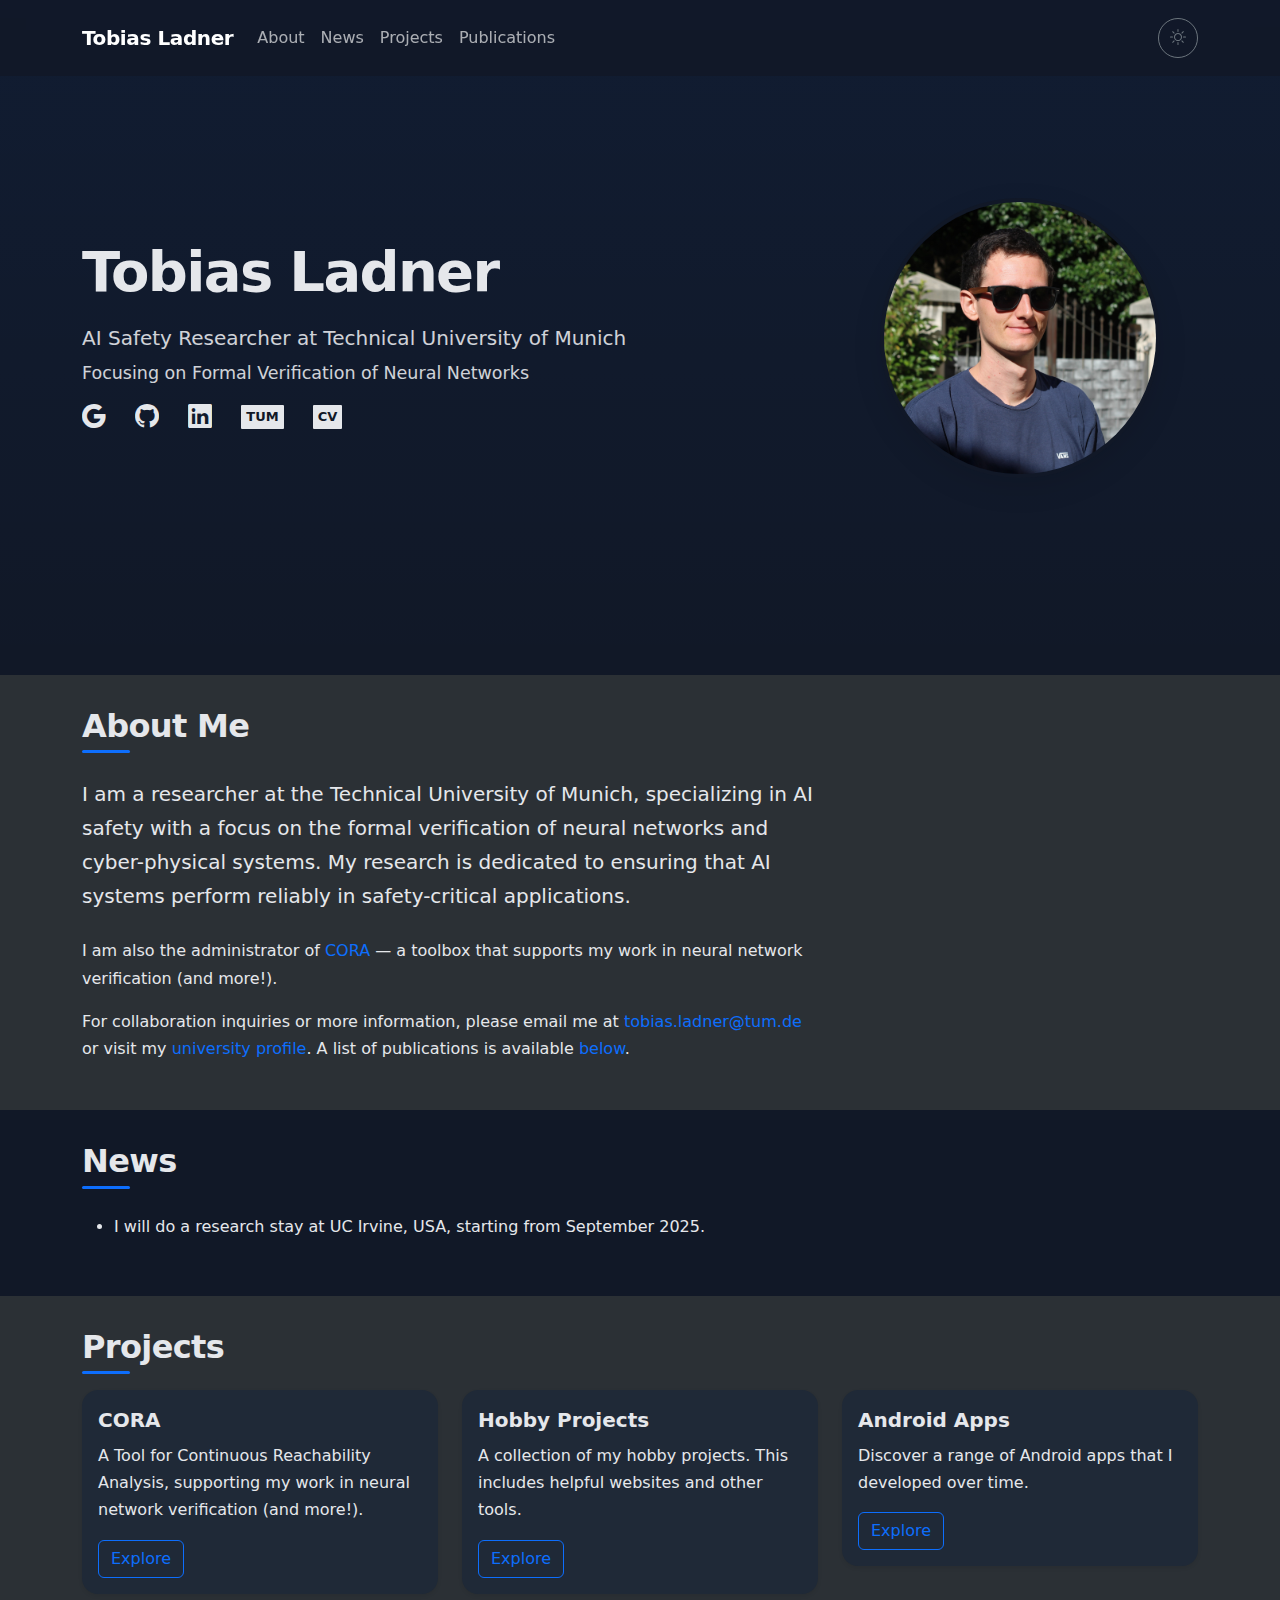
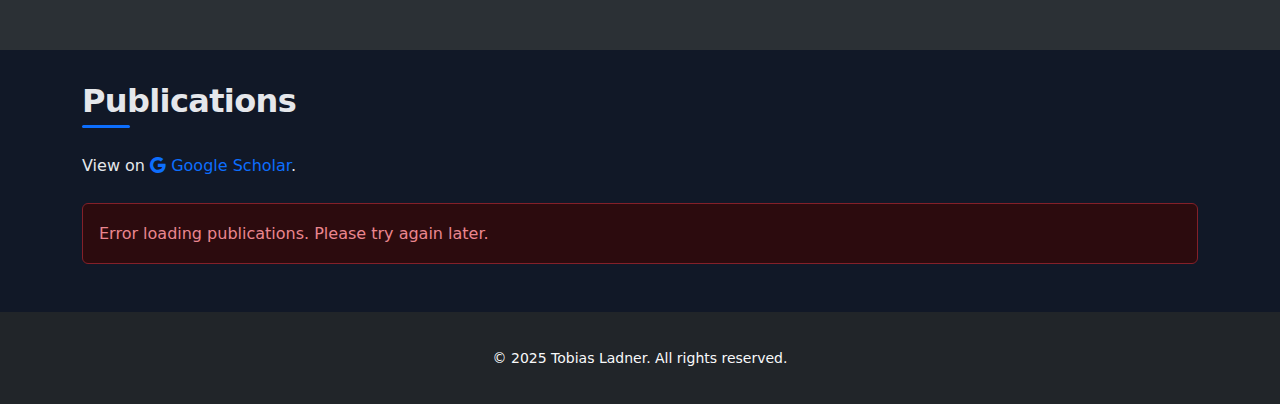
==== index.html @ 95e97424 "init" ====
<!DOCTYPE html>
<html lang="en">
<head>
    <meta charset="UTF-8"/>
    <meta name="viewport" content="width=device-width, initial-scale=1"/>
    <title>Tobias Ladner - AI Safety Researcher</title>
    <link href="https://cdn.jsdelivr.net/npm/bootstrap@5.3.0/dist/css/bootstrap.min.css" rel="stylesheet">
    <link rel="stylesheet" href="https://cdn.jsdelivr.net/npm/bootstrap-icons@1.10.5/font/bootstrap-icons.css">
    <link rel="stylesheet" href="css/general.css">
</head>
<body data-bs-theme="dark">
<!-- Navigation -->
<nav class="navbar navbar-expand-md fixed-top">
    <div class="container">
        <a class="navbar-brand" href="#">Tobias Ladner</a>
        <button class="navbar-toggler" type="button" data-bs-toggle="collapse" data-bs-target="#navbarContent">
            <span class="navbar-toggler-icon"></span>
        </button>
        <div class="collapse navbar-collapse" id="navbarContent">
            <ul class="navbar-nav me-auto mb-2 mb-md-0">
                <li class="nav-item">
                    <a class="nav-link" href="#about">About</a>
                </li>
                <li class="nav-item">
                    <a class="nav-link" href="#news">News</a>
                </li>
                <li class="nav-item">
                    <a class="nav-link" href="#projects">Projects</a>
                </li>
                <li class="nav-item">
                    <a class="nav-link" href="#publications">Publications</a>
                </li>
            </ul>
            <button id="dark-mode-toggle" class="btn btn-outline-secondary">
                <i class="bi bi-moon"></i>
            </button>
        </div>
    </div>
</nav>

<!-- Hero Section -->
<section class="hero-section">
    <div class="container">
        <div class="row align-items-center">
            <!-- Profile Image Column -->
            <div class="col-lg-4 text-center mt-5 mt-lg-0 order-1 order-lg-2">
                <img src="./images/avatar.jpg" alt="Tobias Ladner" class="img-fluid rounded-circle profile-image" style="max-width: 280px;">
            </div>

            <!-- Text Column -->
            <div class="col-lg-8 order-2 order-lg-1">
                <h1>Tobias Ladner</h1>
                <p class="mb-0">AI Safety Researcher at Technical University of Munich</p>
                <p class="mb-2"><small>Focusing on Formal Verification of Neural Networks</small></p>
                <div class="social-links text-align-center">
                    <a href="https://scholar.google.com/citations?user=MJKVO5cAAAAJ&hl=de&oi=sra" target="_blank">
                        <i class="bi bi-google"></i>
                    </a>
                    <a href="https://github.com/toladnertum" target="_blank">
                        <i class="bi bi-github"></i>
                    </a>
                    <a href="https://www.linkedin.com/in/tobias-ladner/" target="_blank">
                        <i class="bi bi-linkedin"></i>
                    </a>
                    <a href="https://www.ce.cit.tum.de/cps/members/tobias-ladner-msc/" target="_blank" class="custom-icon">
                        <span>TUM</span>
                    </a>
                    <a href="./data/CV.pdf" target="_blank" class="custom-icon">
                        <span>CV</span>
                    </a>
                </div>
            </div>
        </div>
    </div>
</section>

<!-- About Section -->
<section id="about" class="bg-body-tertiary">
    <div class="container">
        <h2>About Me</h2>
        <div class="row">
            <div class="col-lg-8">
                <p class="lead mb-4">
                    I am a researcher at the Technical University of Munich, specializing in AI safety with a focus on the formal verification of
                    neural networks and cyber-physical systems. My research is dedicated to ensuring that AI systems perform reliably in
                    safety-critical applications.
                </p>
                <p>
                    I am also the administrator of <a href="https://cora.in.tum.de/" target="_blank" class="link-primary">CORA</a> — a toolbox that
                    supports my work in neural network verification (and more!).
                </p>
                <p>
                    For collaboration inquiries or more information, please email me at
                    <a href="mailto:tobias.ladner@tum.de" class="link-primary">tobias.ladner@tum.de</a>
                    or visit my
                    <a href="https://www.ce.cit.tum.de/cps/members/tobias-ladner-msc/" target="_blank" class="link-primary">university profile</a>.
                    A list of publications is available <a href="#publications" class="link-primary">below</a>.
                </p>
            </div>
        </div>
    </div>
</section>


<!-- News Section -->
<section id="news">
    <div class="container">
        <h2>News</h2>
        <div class="row">
            <div class="col-lg-8">
                <ul class="mb-4">
                    <li>I will do a research stay at UC Irvine, USA, starting from September 2025.</li>
                </ul>
            </div>
        </div>
    </div>
</section>

<!-- Projects Section -->
<section id="projects" class="bg-body-tertiary">
    <div class="container">
        <h2 class="mb-4">Projects</h2>
        <div class="row">
            <!-- CORA Project Card -->
            <div class="col-md-4 mb-4">
                <div class="card shadow-sm">
                    <div class="card-body">
                        <h5 class="card-title">CORA</h5>
                        <p class="card-text">A Tool for Continuous Reachability Analysis, supporting my work in neural network verification (and more!).</p>
                        <a href="https://cora.in.tum.de" target="_blank" class="btn btn-outline-primary">Explore</a>
                    </div>
                </div>
            </div>

            <!-- General Projects Card -->
            <div class="col-md-4 mb-4">
                <div class="card shadow-sm">
                    <div class="card-body">
                        <h5 class="card-title">Hobby Projects</h5>
                        <p class="card-text">A collection of my hobby projects. This includes helpful websites and other tools.</p>
                        <a href="/p/projects" class="btn btn-outline-primary">Explore</a>
                    </div>
                </div>
            </div>

            <!-- Android Apps Card -->
            <div class="col-md-4 mb-4">
                <div class="card shadow-sm">
                    <div class="card-body">
                        <h5 class="card-title">Android Apps</h5>
                        <p class="card-text">Discover a range of Android apps that I developed over time.</p>
                    <a href="/p/apps" class="btn btn-outline-primary">Explore</a>
                    </div>
                </div>
            </div>
        </div>
    </div>
</section>

<!-- Publications Section -->
<section id="publications">
    <div class="container">
        <h2>Publications</h2>
        <p class="mb-4">View on <a href="https://scholar.google.com/citations?user=MJKVO5cAAAAJ&hl=de&oi=sra" target="_blank" class="link-primary"><i
                class="bi bi-google"></i> Google Scholar</a>.</p>
        <div id="publication-container">
            <!-- Dynamic publication items will be inserted here -->
        </div>
    </div>
</section>

<!-- Footer -->
<footer>
    <div class="container text-center">
        <small>© 2025 Tobias Ladner. All rights reserved.</small>
    </div>
</footer>

<!-- Bootstrap JS Bundle with Popper -->
<script src="https://cdn.jsdelivr.net/npm/bootstrap@5.3.0/dist/js/bootstrap.bundle.min.js"></script>

<!-- Publications Script -->
<script src="./js/general.js"></script>
</body>
</html>
---- css/general.css ----
:root {
    --transition-speed: 0.3s;
}

body {
    transition: background-color var(--transition-speed), color var(--transition-speed);
    font-family: 'Inter', -apple-system, system-ui, sans-serif;
    line-height: 1.7;
}

html {
    scroll-padding-top: 70px;
}

/* Improved navbar styling */
.navbar {
    padding: 1rem 0;
    backdrop-filter: blur(10px);
    -webkit-backdrop-filter: blur(10px);
}

.navbar-brand {
    font-weight: 600;
    letter-spacing: -0.02em;
}

/* Hero section improvements */
.hero-section {
    min-height: 75vh;
    display: flex;
    align-items: center;
    padding: 6rem 0;
    background: linear-gradient(rgba(var(--bs-primary-rgb), 0.05), transparent);
}

.hero-section h1 {
    font-size: 3.5rem;
    font-weight: 700;
    letter-spacing: -0.03em;
    margin-bottom: 1rem;
}

.hero-section p {
    font-size: 1.25rem;
    opacity: 0.9;
}

.social-links a {
    display: inline-flex; /* Ensures icons and text align */
    align-items: center; /* Vertically centers text */
    justify-content: center; /* Centers text horizontally */
    font-size: 1.5rem;
    margin-right: 1.5rem;
    transition: color var(--transition-speed);
    color: var(--bs-body-color);
    text-align: center;
    overflow: hidden;
}

.social-links a:hover {
    color: var(--bs-primary);
}


.social-links a.custom-icon {
    font-size: small;
    font-weight: bolder;
    background-color: var(--bs-body-color);
    transition: background-color var(--transition-speed);
    color: var(--bs-body-bg);
    padding: 1px 5px 1px 5px ;
    border-radius: 1px;
    vertical-align: .3em;
}

.social-links a.custom-icon:hover {
    background-color: var(--bs-primary); /* Similar hover effect to Bootstrap icons */
}



/* Profile image enhancement */
.profile-image {
    border: 4px solid var(--bs-body-bg);
    box-shadow: 0 10px 30px rgba(0, 0, 0, 0.1);
    transition: transform var(--transition-speed);
}

/* Section styling */
section {
    padding-top: 2rem;
    padding-bottom: 2rem;
}

section h2 {
    font-weight: 700;
    letter-spacing: -0.02em;
    margin-bottom: 2rem;
    position: relative;
}

section h2::after {
    content: '';
    position: absolute;
    left: 0;
    bottom: -0.5rem;
    width: 3rem;
    height: 3px;
    background-color: var(--bs-primary);
    border-radius: 3px;
}

/* Publication cards */
.card {
    border: none;
    transition: transform var(--transition-speed), box-shadow var(--transition-speed);
    border-radius: 1rem;
}

.card:hover {
    transform: translateY(-3px);
    box-shadow: 0 10px 30px rgba(0, 0, 0, 0.1) !important;
}

.card-title {
    font-weight: 600;
    line-height: 1.4;
}

.btn-sm {
    border-radius: 2rem;
    padding: 0.4rem 1rem;
}

/* Footer enhancement */
footer {
    padding: 2rem 0;
    background: var(--bs-dark);
    color: var(--bs-light);
}

/* Dark mode specific styles */
[data-bs-theme="dark"] {
    --bs-body-bg: #111827;
    --bs-body-color: #e5e7eb;
}

[data-bs-theme="dark"] .card {
    background-color: #1f2937;
}

[data-bs-theme="dark"] .navbar {
    background-color: rgba(17, 24, 39, 0.8);
}

/* Animation for theme toggle */
#dark-mode-toggle {
    border-radius: 50%;
    width: 2.5rem;
    height: 2.5rem;
    padding: 0;
    display: flex;
    align-items: center;
    justify-content: center;
    transition: transform var(--transition-speed);
}

#dark-mode-toggle:hover {
    transform: rotate(45deg);
}

a {
    text-decoration: none;
}

img {
    width: 100%;
}
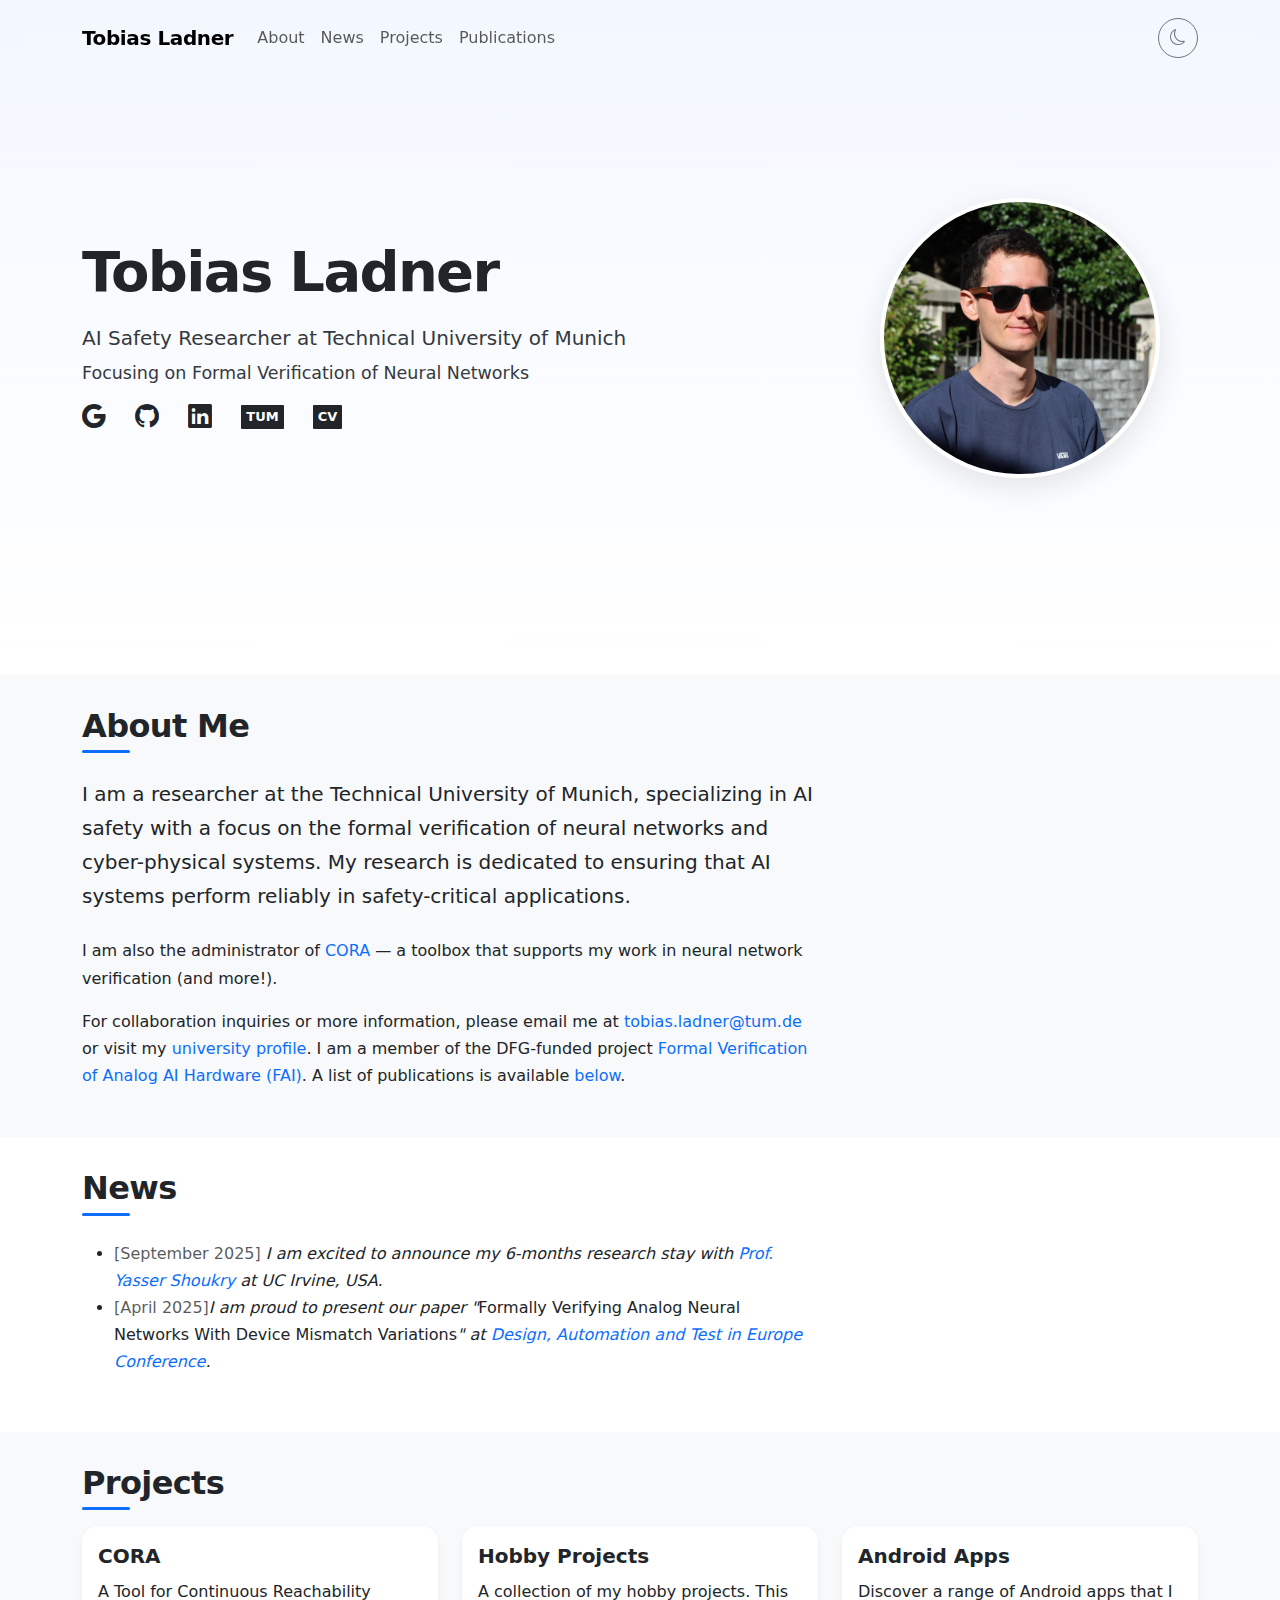
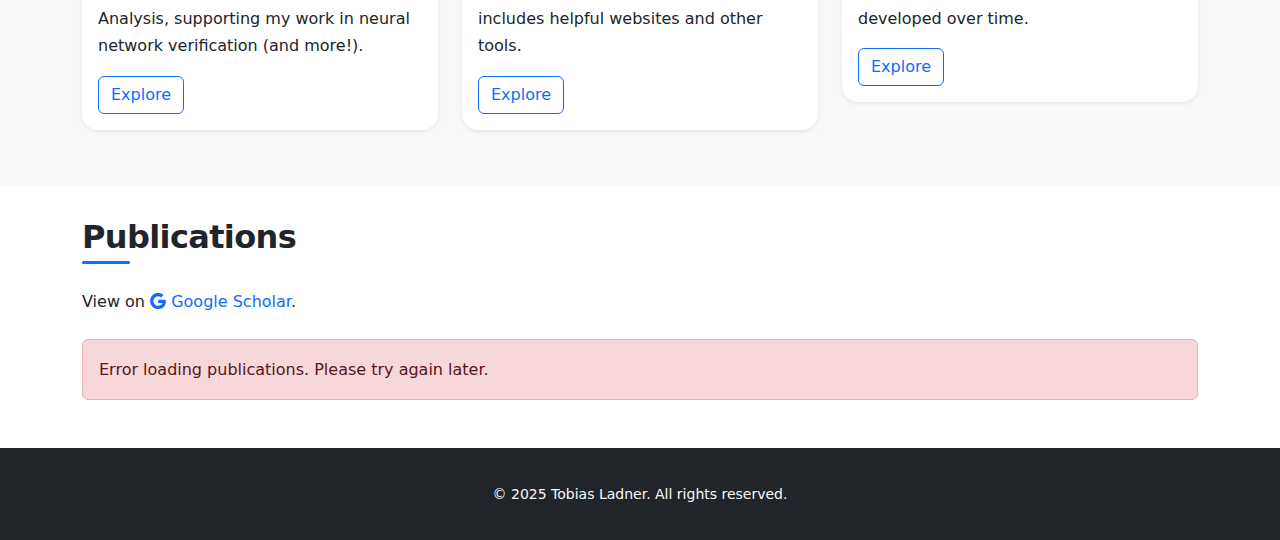
==== commit 843f31b4: "smaller adaptation all over the page" ====
--- a/index.html
+++ b/index.html
@@ -3,10 +3,24 @@
 <head>
     <meta charset="UTF-8"/>
     <meta name="viewport" content="width=device-width, initial-scale=1"/>
-    <title>Tobias Ladner - AI Safety Researcher</title>
+    <meta name="description" content="I am a researcher at the Technical University of Munich, specializing in AI safety with a focus on the formal verification of neural networks and cyber-physical systems. My research is dedicated to ensuring that AI systems perform reliably in safety-critical applications."/>
+    <meta name="keywords" content="Tobias Ladner, AI Safety, Formal Verification, Cyber-Physical Systems, TUM, Neural Networks"/>
+    <meta name="author" content="Tobias Ladner"/>
+    <meta property="og:title" content="Tobias Ladner"/>
+    <meta property="og:description" content="I am a researcher at the Technical University of Munich, specializing in AI safety with a focus on the formal verification of neural networks and cyber-physical systems. My research is dedicated to ensuring that AI systems perform reliably in safety-critical applications."/>
+    <meta property="og:image" content="/images/avatar.jpg"/>
+    <meta property="og:url" content="https://toladner.github.io"/>
+    <meta property="og:type" content="website"/>
+    <meta name="twitter:card" content="/images/avatar.jpg"/>
+    <meta name="twitter:title" content="Tobias Ladner"/>
+    <meta name="twitter:description" content="I am a researcher at the Technical University of Munich, specializing in AI safety with a focus on the formal verification of neural networks and cyber-physical systems. My research is dedicated to ensuring that AI systems perform reliably in safety-critical applications."/>
+    <meta name="twitter:image" content="/images/avatar.jpg"/>
+    <link rel="canonical" href="https://toladner.github.io"/>
+    <title>Tobias Ladner</title>
     <link href="https://cdn.jsdelivr.net/npm/bootstrap@5.3.0/dist/css/bootstrap.min.css" rel="stylesheet">
     <link rel="stylesheet" href="https://cdn.jsdelivr.net/npm/bootstrap-icons@1.10.5/font/bootstrap-icons.css">
     <link rel="stylesheet" href="css/general.css">
+    <link rel="icon" type="image/png" href="/images/avatar.jpg">
 </head>
 <body data-bs-theme="dark">
 <!-- Navigation -->
@@ -56,7 +70,7 @@
                     <a href="https://scholar.google.com/citations?user=MJKVO5cAAAAJ&hl=de&oi=sra" target="_blank">
                         <i class="bi bi-google"></i>
                     </a>
-                    <a href="https://github.com/toladnertum" target="_blank">
+                    <a href="https://github.com/toladner" target="_blank">
                         <i class="bi bi-github"></i>
                     </a>
                     <a href="https://www.linkedin.com/in/tobias-ladner/" target="_blank">
@@ -94,6 +108,7 @@
                     <a href="mailto:tobias.ladner@tum.de" class="link-primary">tobias.ladner@tum.de</a>
                     or visit my
                     <a href="https://www.ce.cit.tum.de/cps/members/tobias-ladner-msc/" target="_blank" class="link-primary">university profile</a>.
+                    I am a member of the DFG-funded project <a href="https://gepris.dfg.de/gepris/projekt/286525601?contrast=0&language=en" target="_blank" class="link-primary">Formal Verification of Analog AI Hardware (FAI)</a>.
                     A list of publications is available <a href="#publications" class="link-primary">below</a>.
                 </p>
             </div>
@@ -109,7 +124,8 @@
         <div class="row">
             <div class="col-lg-8">
                 <ul class="mb-4">
-                    <li>I will do a research stay at UC Irvine, USA, starting from September 2025.</li>
+                    <li class="news"><span class="text-muted">[September 2025]</span> I am excited to announce my 6-months research stay with <a href="https://rcpsl.eng.uci.edu/yshoukry/" target="_blank" class="link-primary">Prof. Yasser Shoukry</a> at UC Irvine, USA.</li>
+                    <li class="news"><span class="text-muted">[April 2025]</span>I am proud to present our paper &quot;<span class="text-emph">Formally Verifying Analog Neural Networks With Device Mismatch Variations</span>&quot; at <a href="https://www.date-conference.com/" target="_blank" class="link-primary">Design, Automation and Test in Europe Conference</a>.</li>
                 </ul>
             </div>
         </div>
@@ -126,7 +142,8 @@
                 <div class="card shadow-sm">
                     <div class="card-body">
                         <h5 class="card-title">CORA</h5>
-                        <p class="card-text">A Tool for Continuous Reachability Analysis, supporting my work in neural network verification (and more!).</p>
+                        <p class="card-text">A Tool for Continuous Reachability Analysis, supporting my work in neural network verification (and
+                            more!).</p>
                         <a href="https://cora.in.tum.de" target="_blank" class="btn btn-outline-primary">Explore</a>
                     </div>
                 </div>
@@ -149,7 +166,7 @@
                     <div class="card-body">
                         <h5 class="card-title">Android Apps</h5>
                         <p class="card-text">Discover a range of Android apps that I developed over time.</p>
-                    <a href="/p/apps" class="btn btn-outline-primary">Explore</a>
+                        <a href="/p/apps" class="btn btn-outline-primary">Explore</a>
                     </div>
                 </div>
             </div>
@@ -181,5 +198,6 @@
 
 <!-- Publications Script -->
 <script src="./js/general.js"></script>
+<script src="./js/publications.js"></script>
 </body>
 </html>--- a/css/general.css
+++ b/css/general.css
@@ -176,3 +176,13 @@
 img {
     width: 100%;
 }
+
+.news {
+    font-style: italic;
+}
+.news .text-muted {
+    font-style: normal;
+}
+.news .text-emph {
+    font-style: normal;
+}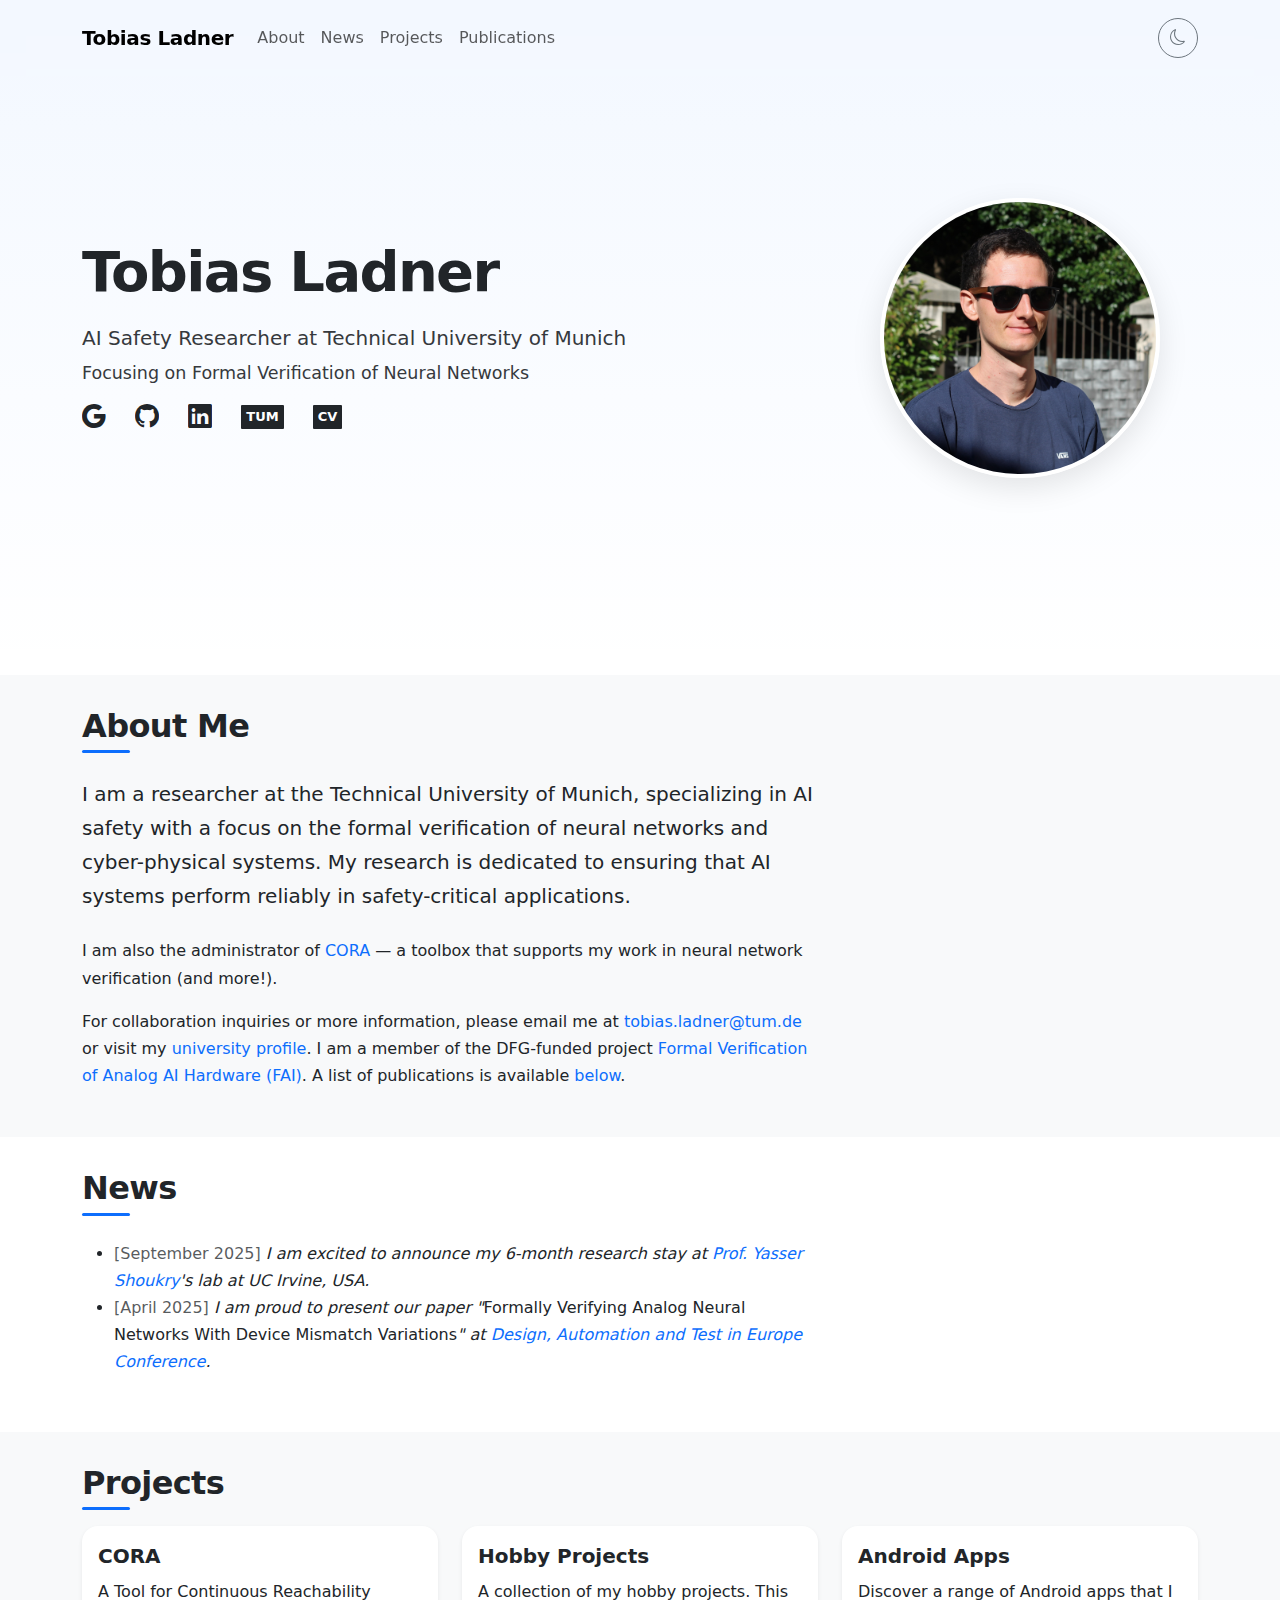
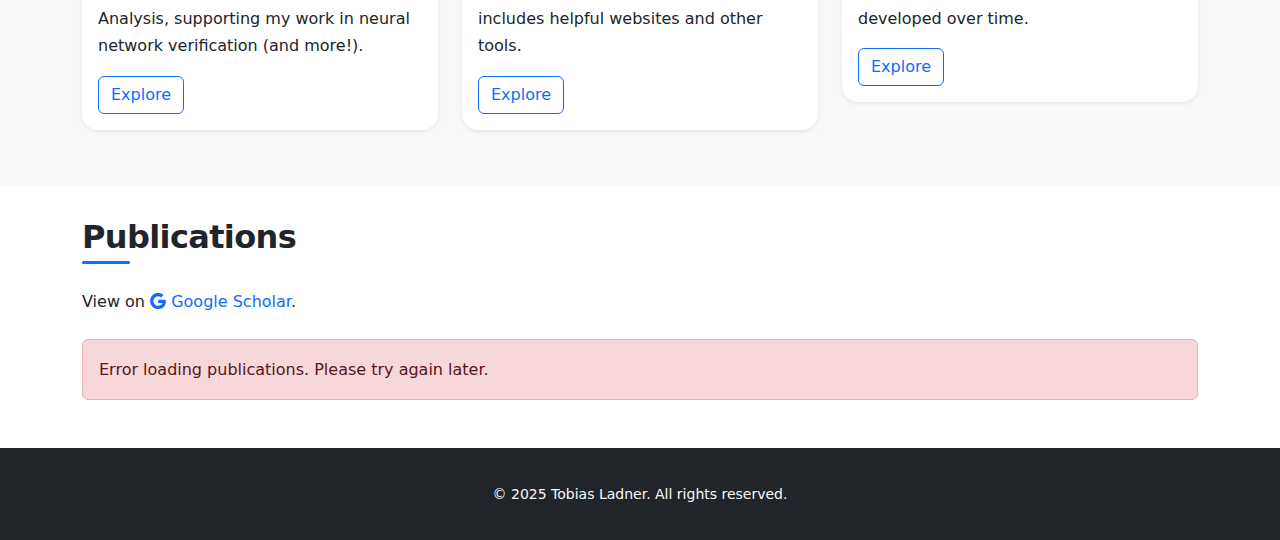
==== commit c29ea5b2: "spelling" ====
--- a/index.html
+++ b/index.html
@@ -124,8 +124,8 @@
         <div class="row">
             <div class="col-lg-8">
                 <ul class="mb-4">
-                    <li class="news"><span class="text-muted">[September 2025]</span> I am excited to announce my 6-months research stay with <a href="https://rcpsl.eng.uci.edu/yshoukry/" target="_blank" class="link-primary">Prof. Yasser Shoukry</a> at UC Irvine, USA.</li>
-                    <li class="news"><span class="text-muted">[April 2025]</span>I am proud to present our paper &quot;<span class="text-emph">Formally Verifying Analog Neural Networks With Device Mismatch Variations</span>&quot; at <a href="https://www.date-conference.com/" target="_blank" class="link-primary">Design, Automation and Test in Europe Conference</a>.</li>
+                    <li class="news"><span class="text-muted">[September 2025]</span> I am excited to announce my 6-month research stay at <a href="https://rcpsl.eng.uci.edu/yshoukry/" target="_blank" class="link-primary">Prof. Yasser Shoukry</a>'s lab at UC Irvine, USA.</li>
+                    <li class="news"><span class="text-muted">[April 2025]</span> I am proud to present our paper &quot;<span class="text-emph">Formally Verifying Analog Neural Networks With Device Mismatch Variations</span>&quot; at <a href="https://www.date-conference.com/" target="_blank" class="link-primary">Design, Automation and Test in Europe Conference</a>.</li>
                 </ul>
             </div>
         </div>
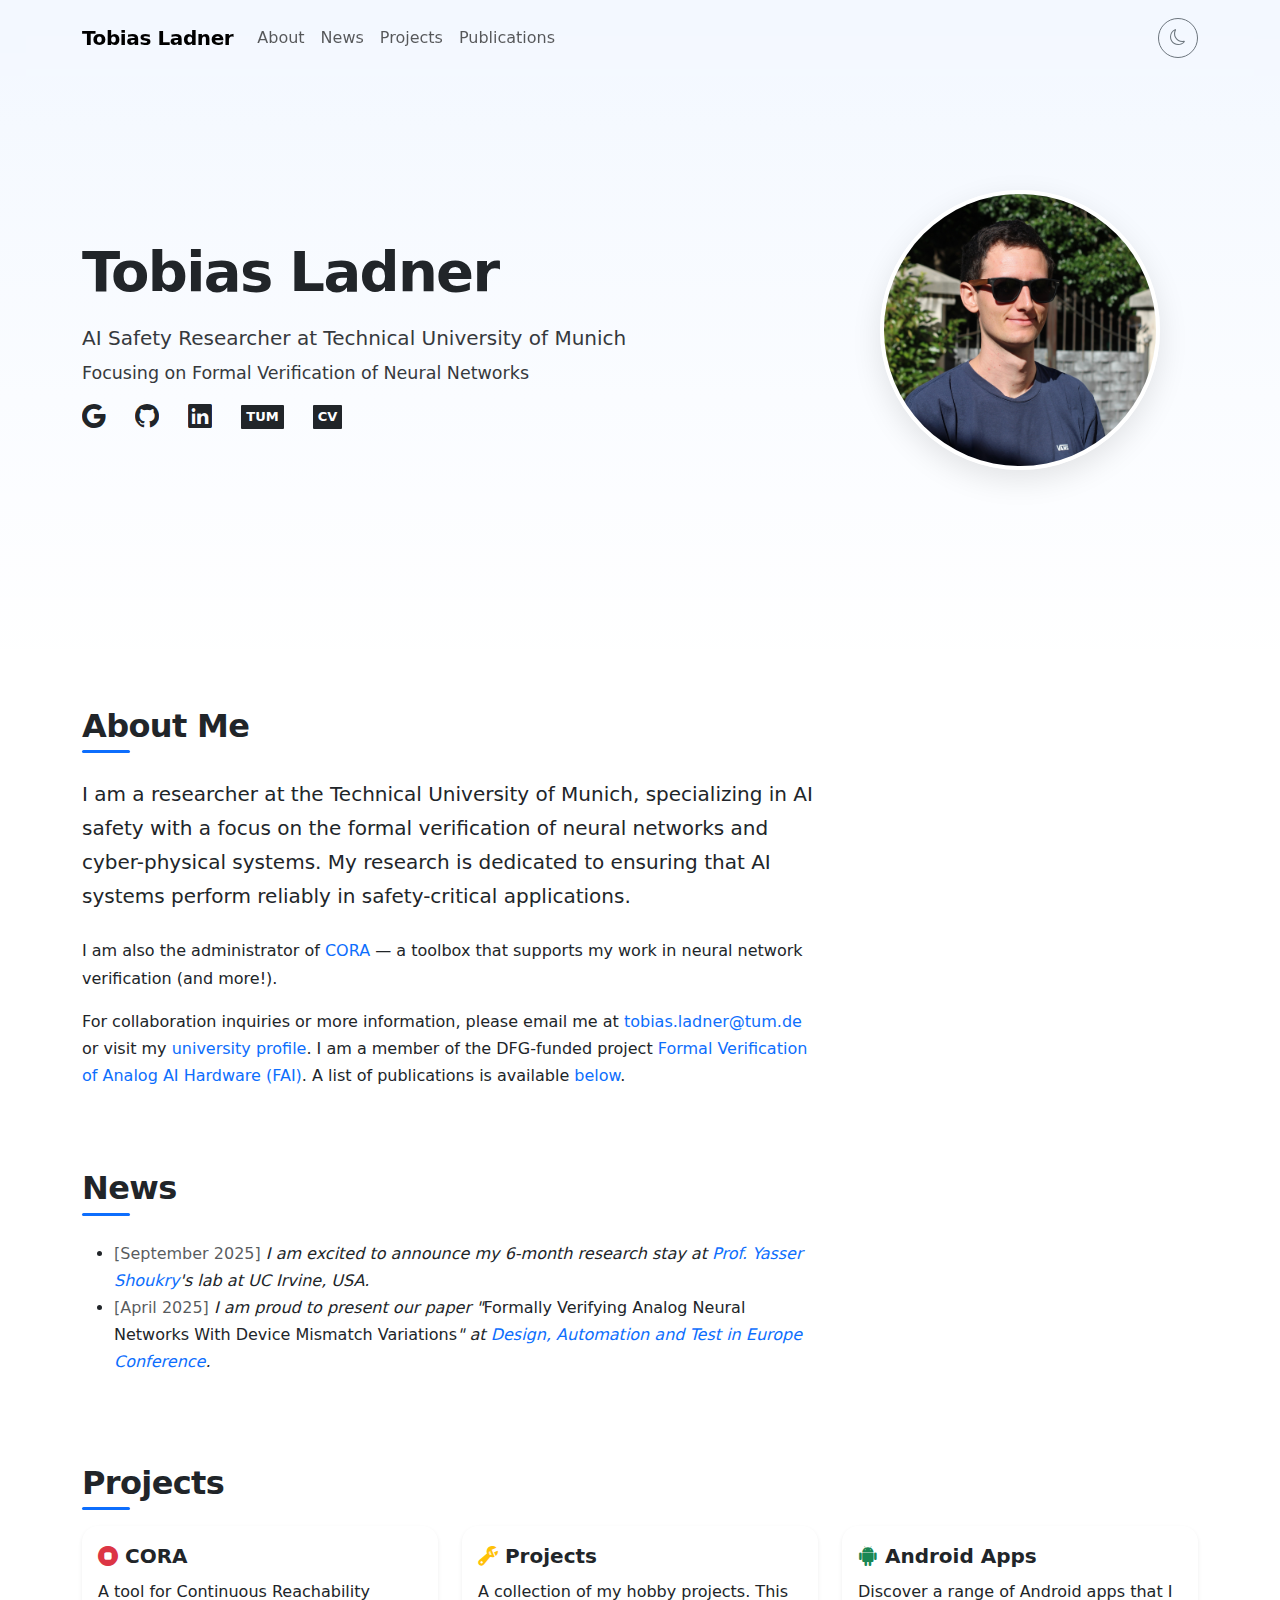
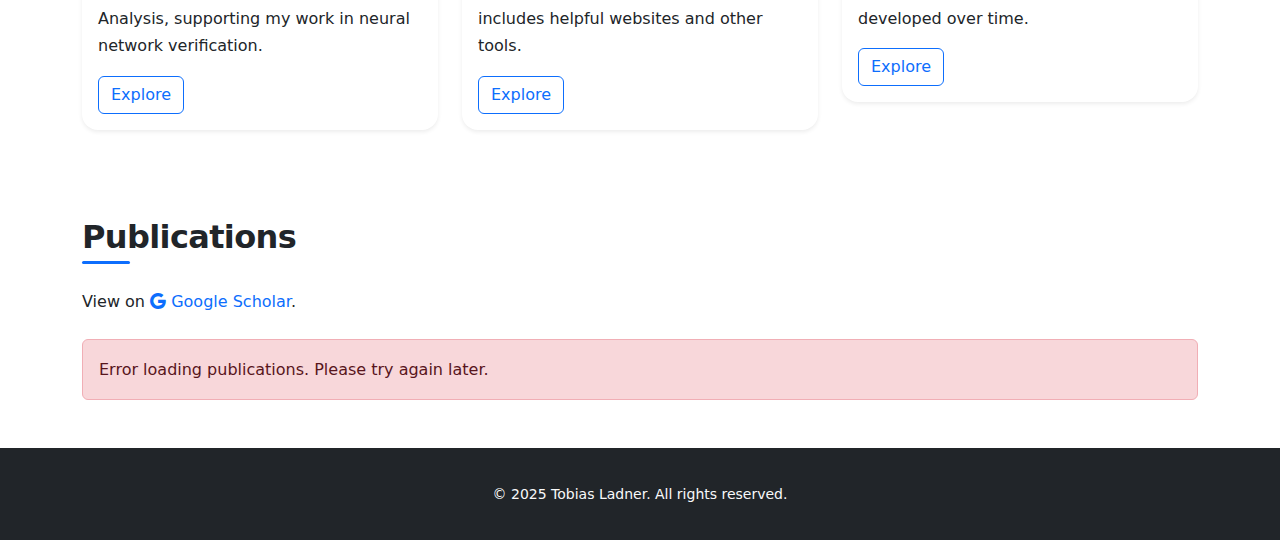
==== commit 5ea412d1: "smaller adaptations on all pages" ====
--- a/index.html
+++ b/index.html
@@ -57,7 +57,7 @@
     <div class="container">
         <div class="row align-items-center">
             <!-- Profile Image Column -->
-            <div class="col-lg-4 text-center mt-5 mt-lg-0 order-1 order-lg-2">
+            <div class="col-lg-4 text-center mt-3 mb-3 mt-lg-0 order-1 order-lg-2">
                 <img src="./images/avatar.jpg" alt="Tobias Ladner" class="img-fluid rounded-circle profile-image" style="max-width: 280px;">
             </div>
 
@@ -89,7 +89,7 @@
 </section>
 
 <!-- About Section -->
-<section id="about" class="bg-body-tertiary">
+<section id="about">
     <div class="container">
         <h2>About Me</h2>
         <div class="row">
@@ -133,7 +133,7 @@
 </section>
 
 <!-- Projects Section -->
-<section id="projects" class="bg-body-tertiary">
+<section id="projects">
     <div class="container">
         <h2 class="mb-4">Projects</h2>
         <div class="row">
@@ -141,9 +141,8 @@
             <div class="col-md-4 mb-4">
                 <div class="card shadow-sm">
                     <div class="card-body">
-                        <h5 class="card-title">CORA</h5>
-                        <p class="card-text">A Tool for Continuous Reachability Analysis, supporting my work in neural network verification (and
-                            more!).</p>
+                        <h5 class="card-title"><i class="bi bi-stop-circle-fill" style="color: var(--bs-red)"></i> CORA</h5>
+                        <p class="card-text">A tool for Continuous Reachability Analysis, supporting my work in neural network verification.</p>
                         <a href="https://cora.in.tum.de" target="_blank" class="btn btn-outline-primary">Explore</a>
                     </div>
                 </div>
@@ -153,7 +152,7 @@
             <div class="col-md-4 mb-4">
                 <div class="card shadow-sm">
                     <div class="card-body">
-                        <h5 class="card-title">Hobby Projects</h5>
+                        <h5 class="card-title"><i class="bi bi-wrench-adjustable" style="color: var(--bs-yellow)"></i> Projects</h5>
                         <p class="card-text">A collection of my hobby projects. This includes helpful websites and other tools.</p>
                         <a href="/p/projects" class="btn btn-outline-primary">Explore</a>
                     </div>
@@ -164,7 +163,7 @@
             <div class="col-md-4 mb-4">
                 <div class="card shadow-sm">
                     <div class="card-body">
-                        <h5 class="card-title">Android Apps</h5>
+                        <h5 class="card-title"><i class="bi bi-android2" style="color: var(--bs-green)"></i> Android Apps</h5>
                         <p class="card-text">Discover a range of Android apps that I developed over time.</p>
                         <a href="/p/apps" class="btn btn-outline-primary">Explore</a>
                     </div>
--- a/css/general.css
+++ b/css/general.css
@@ -110,6 +110,24 @@
     border-radius: 3px;
 }
 
+section .year-header {
+    font-weight: 700;
+    letter-spacing: -0.02em;
+    margin-bottom: 2rem;
+    position: relative;
+}
+
+section .year-header::after {
+    content: '';
+    position: absolute;
+    left: 0;
+    bottom: -0.5rem;
+    width: 1rem;
+    height: 3px;
+    background-color: var(--bs-primary);
+    border-radius: 3px;
+}
+
 /* Publication cards */
 .card {
     border: none;
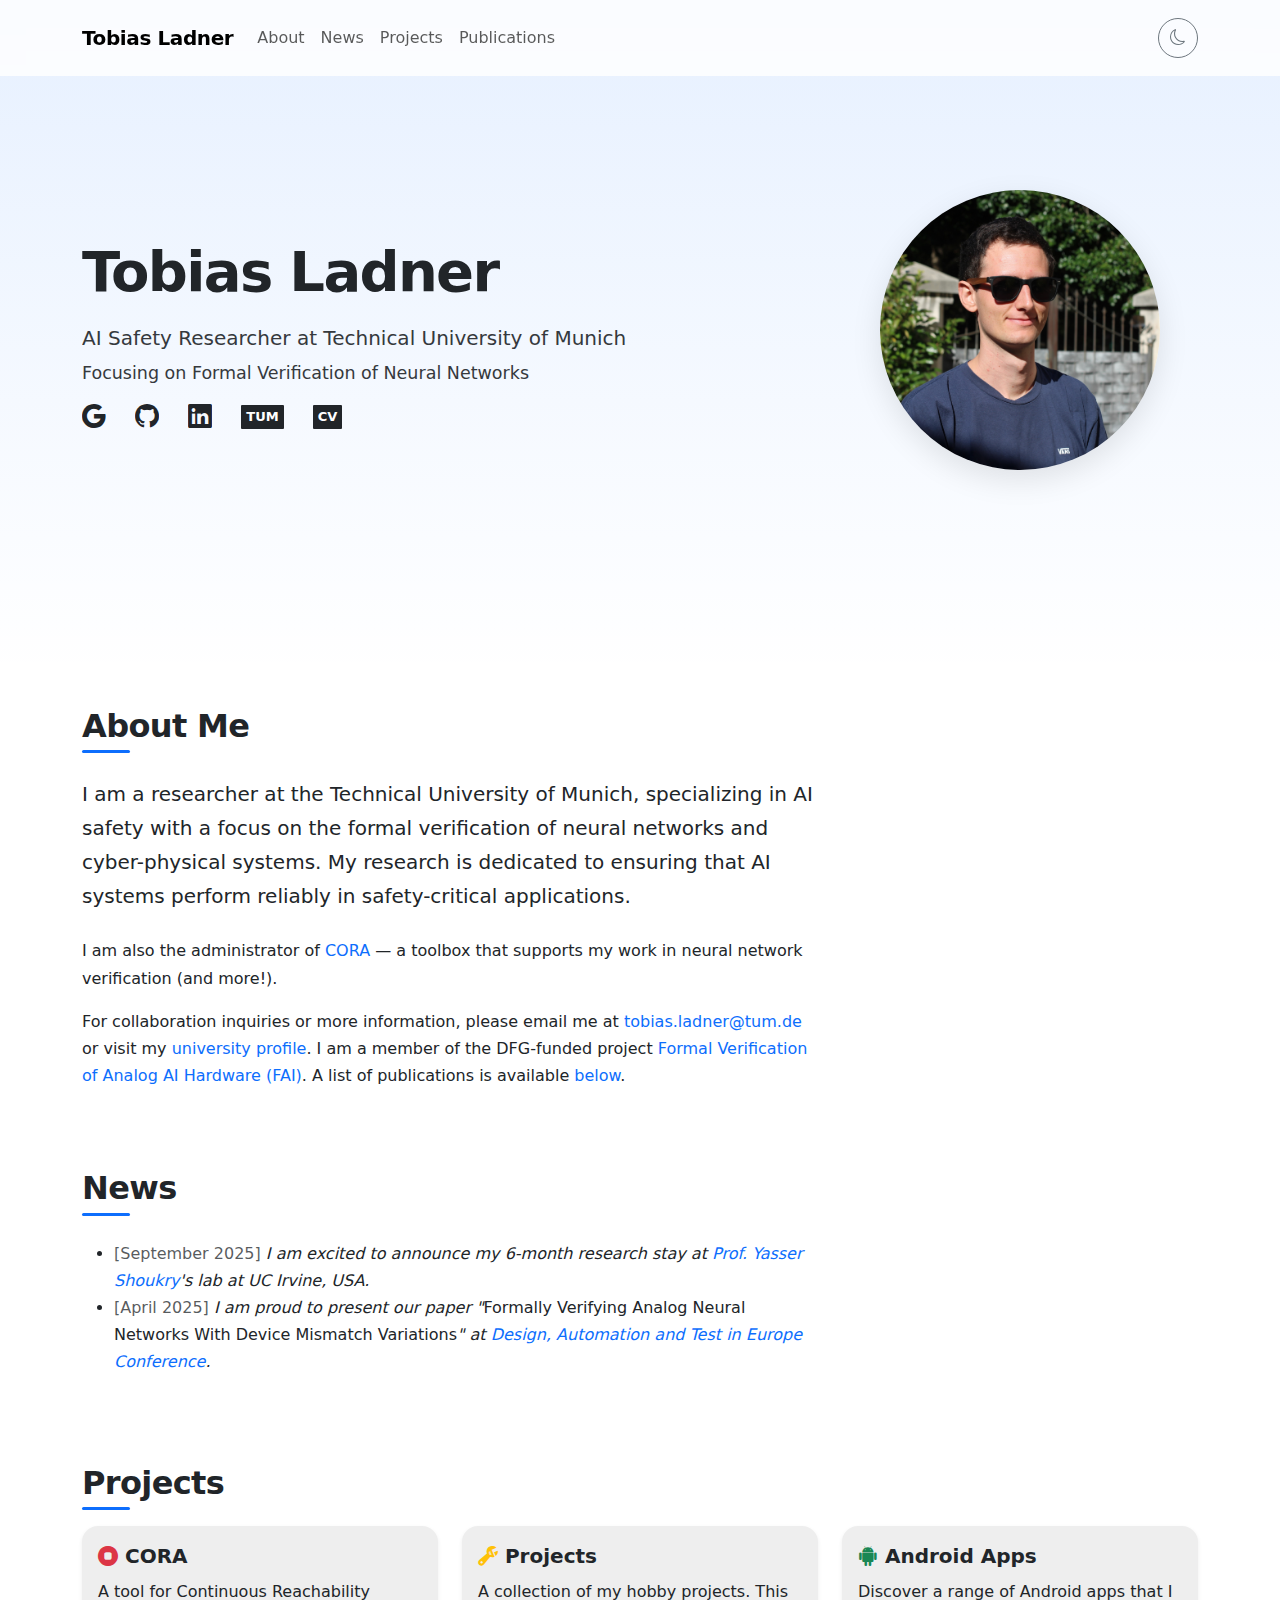
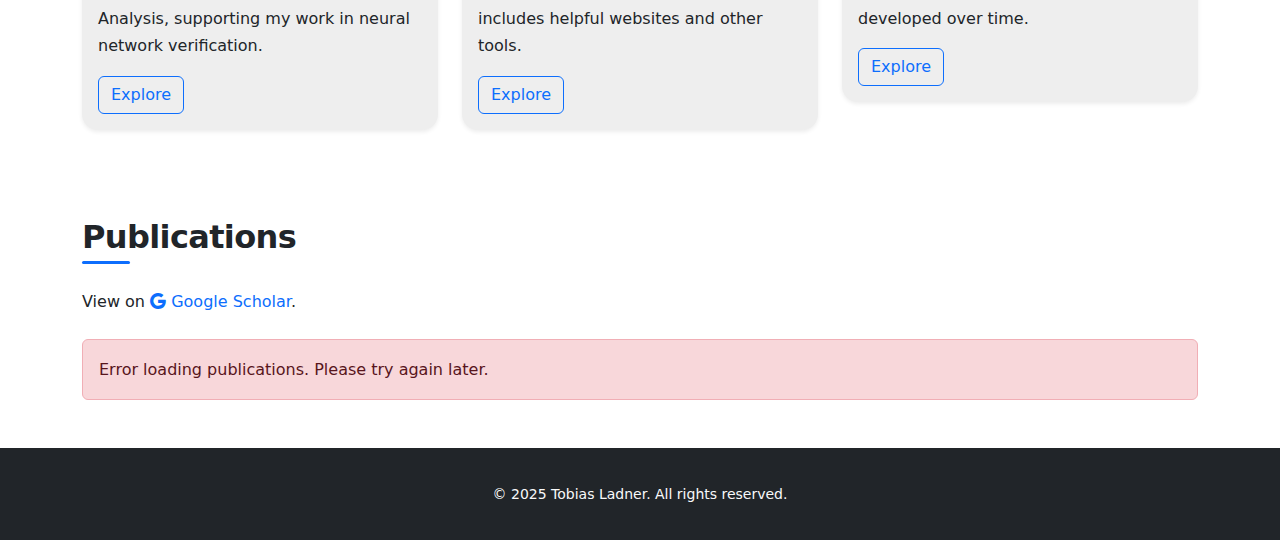
==== commit 677df399: "ensure color and animation consistency" ====
--- a/index.html
+++ b/index.html
@@ -67,7 +67,7 @@
                 <p class="mb-0">AI Safety Researcher at Technical University of Munich</p>
                 <p class="mb-2"><small>Focusing on Formal Verification of Neural Networks</small></p>
                 <div class="social-links text-align-center">
-                    <a href="https://scholar.google.com/citations?user=MJKVO5cAAAAJ&hl=de&oi=sra" target="_blank">
+                    <a href="https://scholar.google.com/citations?user=MJKVO5cAAAAJ&hl=de&oi=sra">
                         <i class="bi bi-google"></i>
                     </a>
                     <a href="https://github.com/toladner" target="_blank">
--- a/css/general.css
+++ b/css/general.css
@@ -17,11 +17,14 @@
     padding: 1rem 0;
     backdrop-filter: blur(10px);
     -webkit-backdrop-filter: blur(10px);
+    background-color: rgb(from var(--bs-body-bg) r g b / 80%);
+    transition: background-color var(--transition-speed), color var(--transition-speed);
 }
 
 .navbar-brand {
     font-weight: 600;
     letter-spacing: -0.02em;
+    transition: background-color var(--transition-speed), color var(--transition-speed);
 }
 
 /* Hero section improvements */
@@ -30,7 +33,7 @@
     display: flex;
     align-items: center;
     padding: 6rem 0;
-    background: linear-gradient(rgba(var(--bs-primary-rgb), 0.05), transparent);
+    background: linear-gradient(rgba(var(--bs-primary-rgb), 0.1), transparent);
 }
 
 .hero-section h1 {
@@ -61,12 +64,11 @@
     color: var(--bs-primary);
 }
 
-
 .social-links a.custom-icon {
     font-size: small;
     font-weight: bolder;
     background-color: var(--bs-body-color);
-    transition: background-color var(--transition-speed);
+    transition: background-color var(--transition-speed), color var(--transition-speed);
     color: var(--bs-body-bg);
     padding: 1px 5px 1px 5px ;
     border-radius: 1px;
@@ -81,7 +83,6 @@
 
 /* Profile image enhancement */
 .profile-image {
-    border: 4px solid var(--bs-body-bg);
     box-shadow: 0 10px 30px rgba(0, 0, 0, 0.1);
     transition: transform var(--transition-speed);
 }
@@ -153,8 +154,15 @@
 /* Footer enhancement */
 footer {
     padding: 2rem 0;
-    background: var(--bs-dark);
+    background-color: var(--bs-dark);
     color: var(--bs-light);
+    transition: background-color var(--transition-speed), color var(--transition-speed);
+}
+
+/* light mode specific styles */
+[data-bs-theme="light"] .card {
+    background-color: #eee;
+    transition: background-color var(--transition-speed), color var(--transition-speed);
 }
 
 /* Dark mode specific styles */
@@ -165,10 +173,7 @@
 
 [data-bs-theme="dark"] .card {
     background-color: #1f2937;
-}
-
-[data-bs-theme="dark"] .navbar {
-    background-color: rgba(17, 24, 39, 0.8);
+    transition: background-color var(--transition-speed), color var(--transition-speed);
 }
 
 /* Animation for theme toggle */
@@ -203,4 +208,8 @@
 }
 .news .text-emph {
     font-style: normal;
+}
+
+.text-muted {
+    transition: background-color var(--transition-speed), color var(--transition-speed);
 }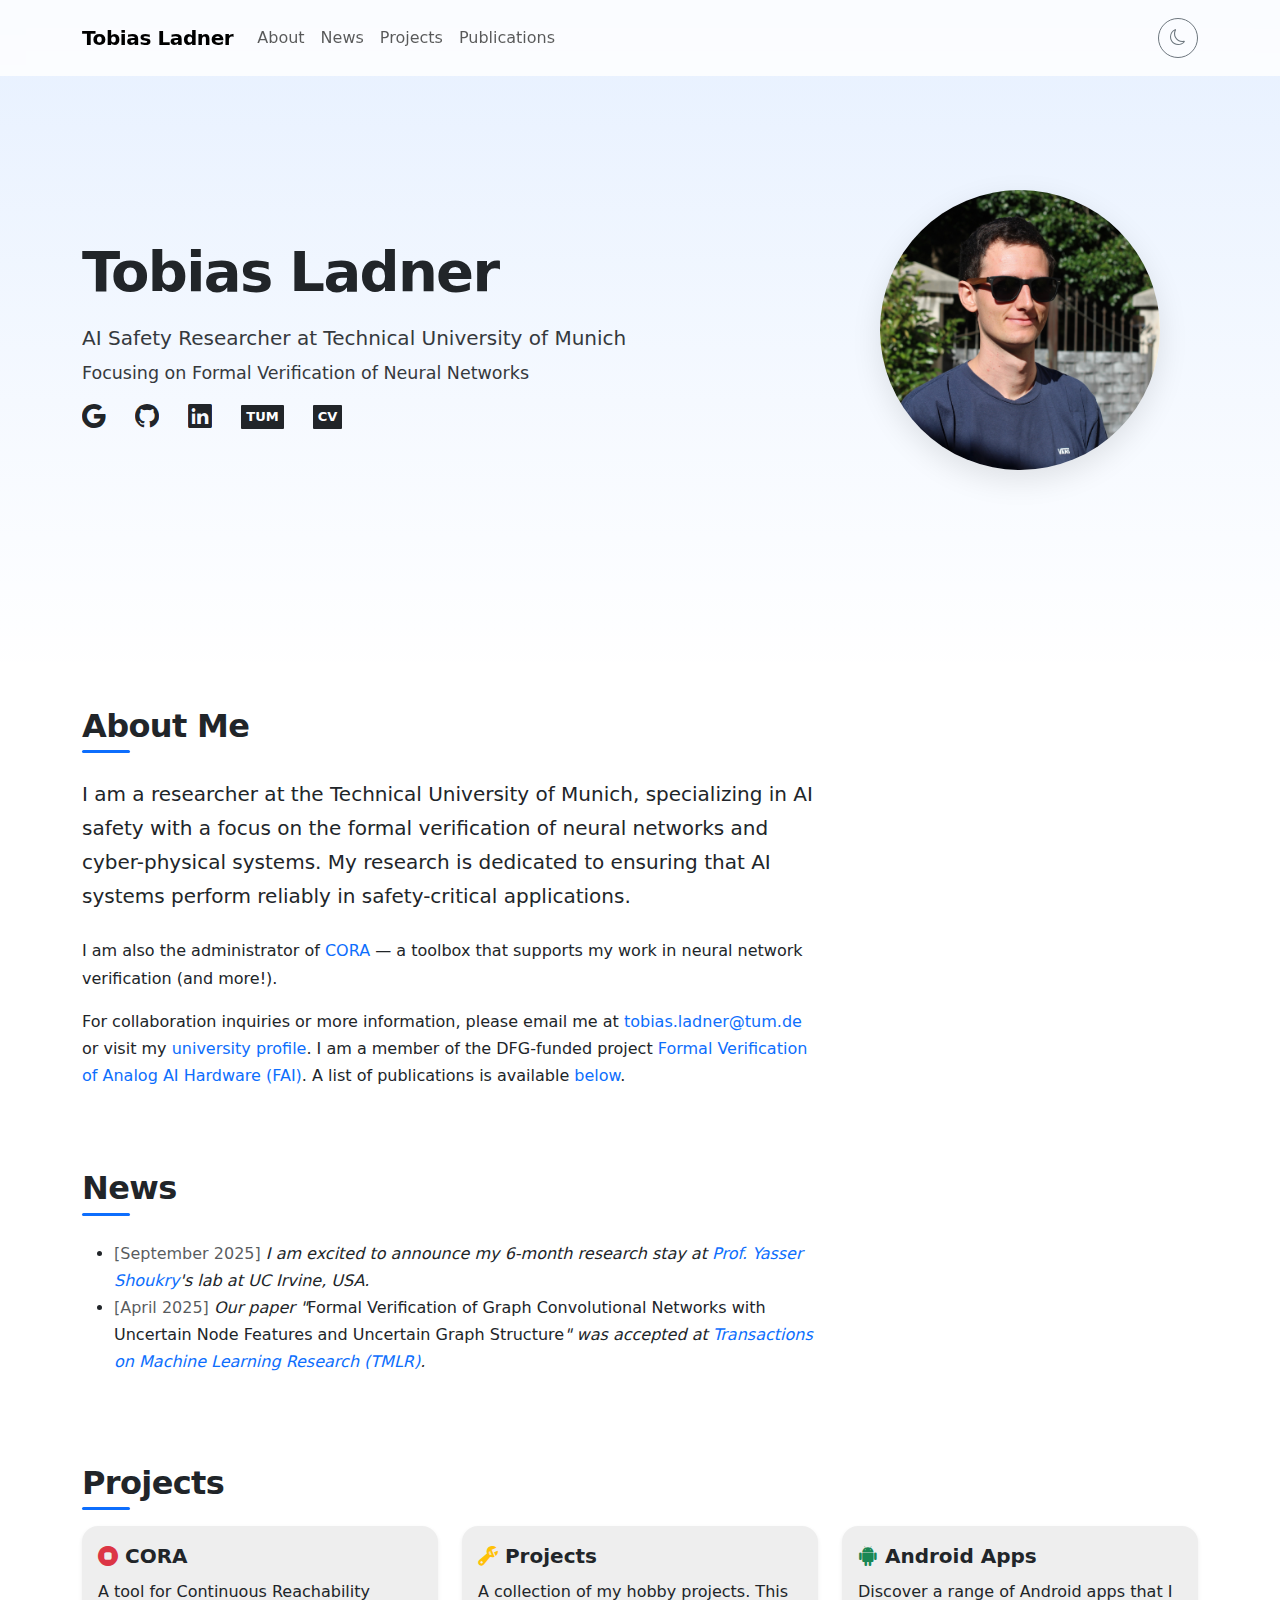
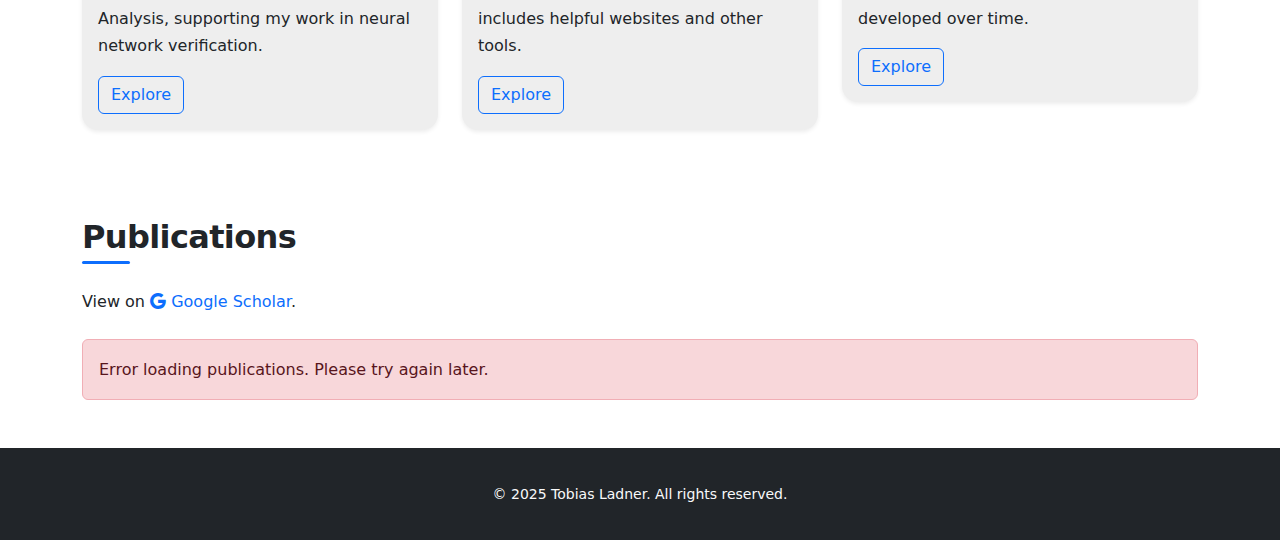
==== commit 6c071179: "added GNNV news, fixed author list" ====
--- a/index.html
+++ b/index.html
@@ -125,7 +125,7 @@
             <div class="col-lg-8">
                 <ul class="mb-4">
                     <li class="news"><span class="text-muted">[September 2025]</span> I am excited to announce my 6-month research stay at <a href="https://rcpsl.eng.uci.edu/yshoukry/" target="_blank" class="link-primary">Prof. Yasser Shoukry</a>'s lab at UC Irvine, USA.</li>
-                    <li class="news"><span class="text-muted">[April 2025]</span> I am proud to present our paper &quot;<span class="text-emph">Formally Verifying Analog Neural Networks With Device Mismatch Variations</span>&quot; at <a href="https://www.date-conference.com/" target="_blank" class="link-primary">Design, Automation and Test in Europe Conference</a>.</li>
+                    <li class="news"><span class="text-muted">[April 2025]</span> Our paper &quot;<span class="text-emph">Formal Verification of Graph Convolutional Networks with Uncertain Node Features and Uncertain Graph Structure</span>&quot; was accepted at <a href="https://openreview.net/forum?id=B6y12Ot0cP" target="_blank" class="link-primary">Transactions on Machine Learning Research (TMLR)</a>.</li>
                 </ul>
             </div>
         </div>
